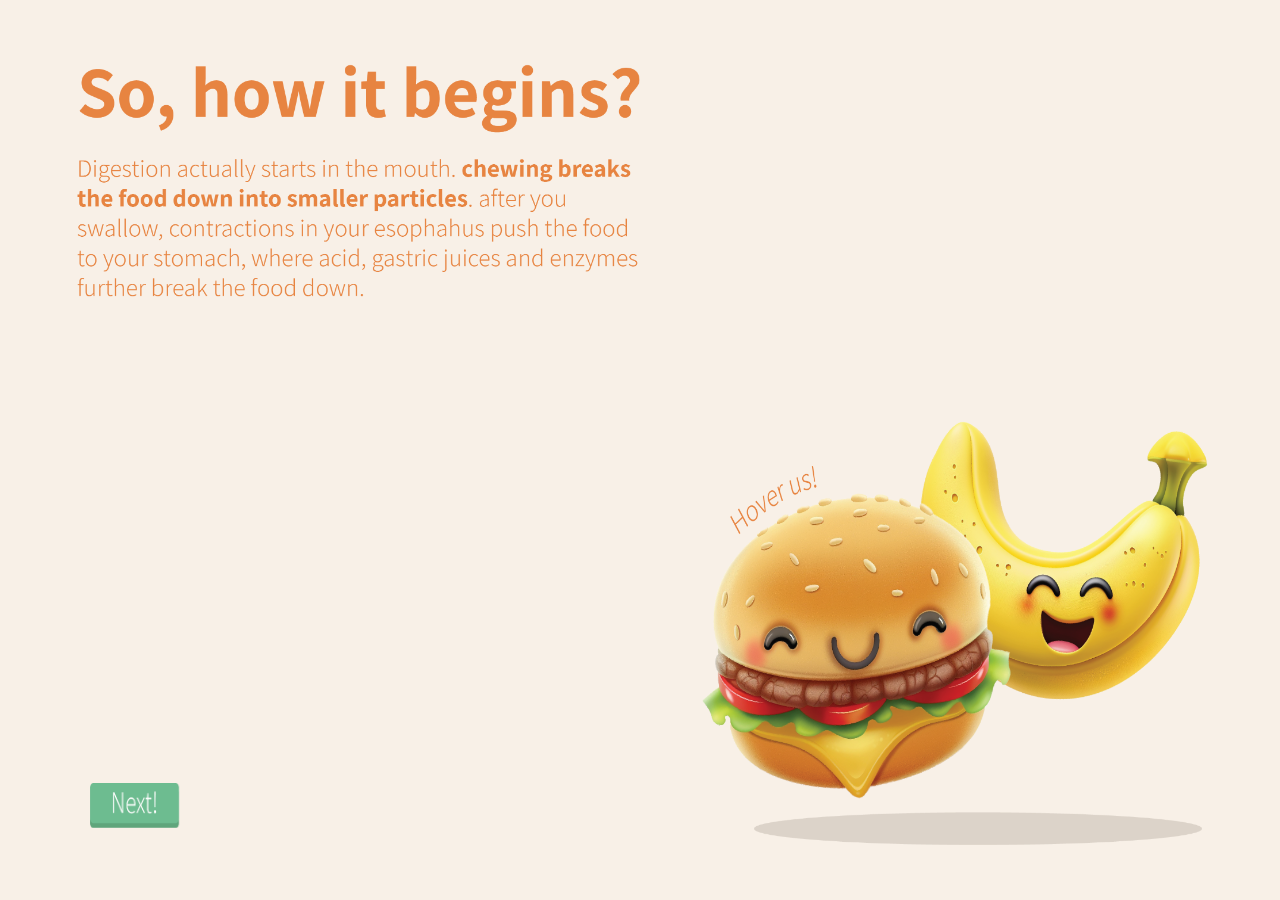
==== screen2.html @ 914c91c6 "first commit" ====
<!DOCTYPE html>
<html lang="en">
<head>
    <meta charset="UTF-8">
    <meta name="viewport" content="width=device-width, initial-scale=1.0">
    <title>Food2Poop</title>
    <link rel="stylesheet" href="screen2.css">
    <link rel="stylesheet" href="style.css">
</head>
<body>

     <img id="text" src="/assets/screen2/text.png" alt="title">
     <div id="fooditems">
        <img id="topImage" src="/assets/screen2/food.png" alt="food">
        <img id="bottomImage" src="/assets/screen2/foodHover.png" alt="foodhover">
     </div>
     <button id="buttoncontainer">
         <img id="nextButton" src="/assets/screen2/nextButton.png" alt="nextButton">
    </button>
     <audio id="hoverSound" src="/assets/swallow.mp3" preload="auto"></audio>
     <script src="script.js"></script>
     
</body>
</html>
---- screen2.css ----
#text {
    position: fixed;
    top: 6vh;
    left: 6vw;
    width: 45vw;

}


#buttoncontainer {
    background: none;
    border: none;
    padding: 0;
    cursor: pointer;
}

#nextButton {
    position: fixed;
    left: 7vw;
    bottom: 8vh;
    height: 5vh;
    width: 7vw;
}
#nextButton:hover {
    animation: shake 0.5s infinite;
}


#fooditems {
    position: fixed;
    right: 0vw;
    bottom: 4vh;
    height: 60%;
    width: 50%;
    animation: floatY 1.5s ease-in-out infinite;
}

#fooditems img {
    width: 100%;
    height: 100%;
    position: absolute;
    transition: opacity 0.4s ease-in-out; /* Add transition to the images */
}

#topImage {
    opacity: 1;
    z-index: 1; /* Ensure topImage is above the bottom image */
}

#bottomImage {
    opacity: 0; /* Hide the bottom image initially */
    z-index: 0; /* Ensure bottomImage is below the top image */
}

#fooditems:hover #topImage {
    opacity: 0;
}

#fooditems:hover #bottomImage {
    opacity: 1;
}
---- style.css ----
body {
    background-color: #F8F0E7;
}

@keyframes shake {
    0% { transform: translate(1px, 1px) rotate(0deg); }
    10% { transform: translate(-1px, -2px) rotate(-1deg); }
    20% { transform: translate(-3px, 0px) rotate(1deg); }
    30% { transform: translate(3px, 2px) rotate(0deg); }
    40% { transform: translate(1px, -1px) rotate(1deg); }
    50% { transform: translate(-1px, 2px) rotate(-1deg); }
    60% { transform: translate(-3px, 1px) rotate(0deg); }
    70% { transform: translate(3px, 1px) rotate(-1deg); }
    80% { transform: translate(-1px, -1px) rotate(1deg); }
    90% { transform: translate(1px, 2px) rotate(0deg); }
    100% { transform: translate(1px, -2px) rotate(-1deg); }
}

@keyframes bounce {
    0%, 20%, 50%, 80%, 100% {
        transform: translateY(0);
    }
    40% {
        transform: translateY(-30px);
    }
    60% {
        transform: translateY(-15px);
    }
}

@keyframes float {
    0% { transform: translateX(0) translateY(0); }
    50% { transform: translateX(10px) translateY(-10px); }
    100% { transform: translateX(0) translateY(0); }
}
@keyframes floatY {
    0% { transform:  translateY(0); }
    50% { transform: translateY(-10px); }
    100% { transform: translateY(0); }
}


.fade-out {
    animation: fadeOut 0.6s;
}
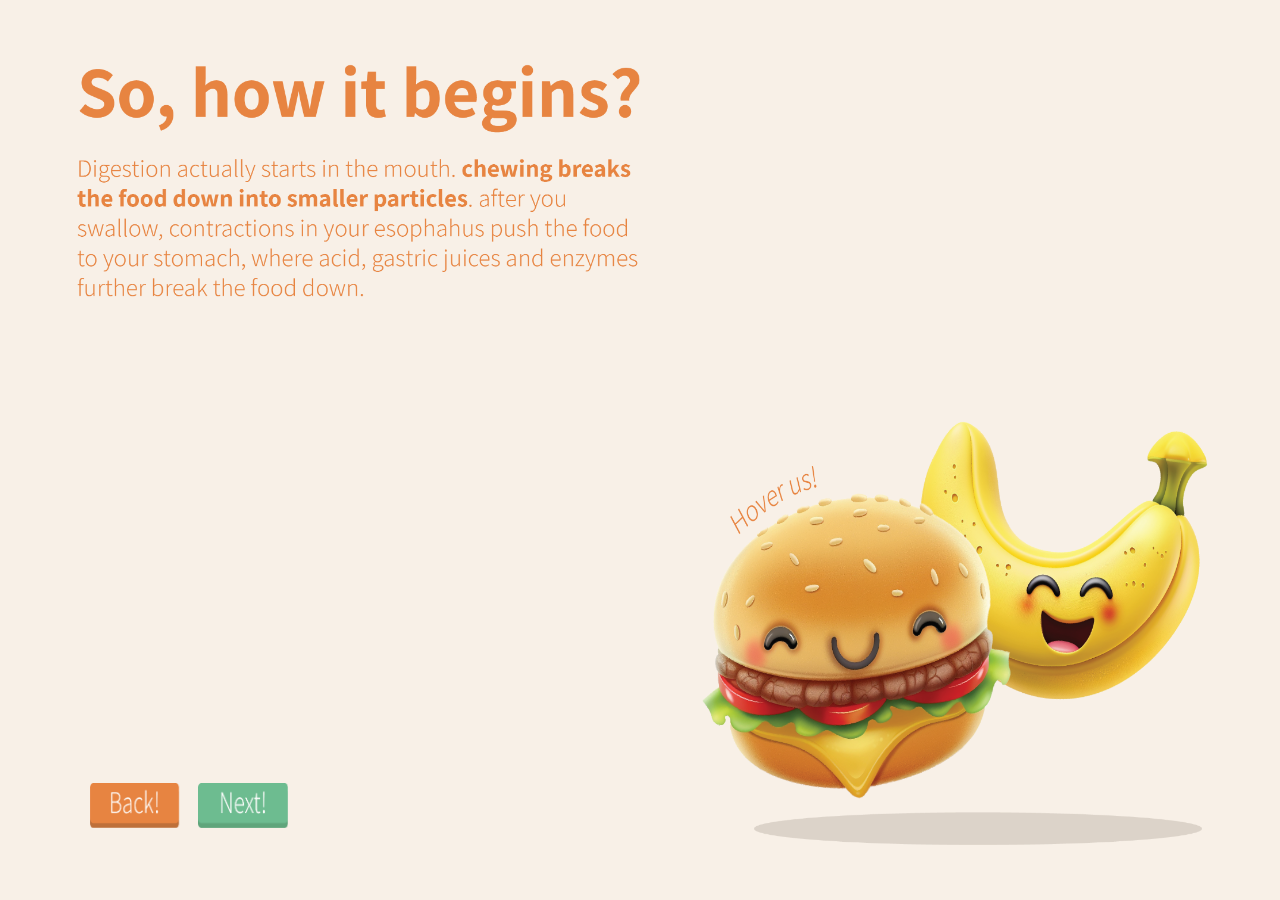
==== commit a8da32f5: "Pre final review" ====
--- a/screen2.html
+++ b/screen2.html
@@ -14,9 +14,12 @@
         <img id="topImage" src="/assets/screen2/food.png" alt="food">
         <img id="bottomImage" src="/assets/screen2/foodHover.png" alt="foodhover">
      </div>
-     <button id="buttoncontainer">
+     <button class="buttoncontainer" id="screen2button">
          <img id="nextButton" src="/assets/screen2/nextButton.png" alt="nextButton">
     </button>
+    <button class="buttoncontainer" id="screen7button">
+        <img id="backButton" src="/assets/back.png" alt="backButton">
+   </button>
      <audio id="hoverSound" src="/assets/swallow.mp3" preload="auto"></audio>
      <script src="script.js"></script>
      
--- a/screen2.css
+++ b/screen2.css
@@ -14,13 +14,8 @@
     cursor: pointer;
 }
 
-#nextButton {
-    position: fixed;
-    left: 7vw;
-    bottom: 8vh;
-    height: 5vh;
-    width: 7vw;
-}
+
+
 #nextButton:hover {
     animation: shake 0.5s infinite;
 }
--- a/style.css
+++ b/style.css
@@ -1,5 +1,13 @@
 body {
     background-color: #F8F0E7;
+}
+
+#pageIndicator{
+    position: fixed;
+    bottom: 2vh;
+    left: 50%;
+    transform: translateX(-50%);
+    width: 14%;
 }
 
 @keyframes shake {
@@ -42,4 +50,38 @@
 
 .fade-out {
     animation: fadeOut 0.6s;
-}+}
+
+.buttoncontainer {
+    background: none;
+    border: none;
+    padding: 0;
+    cursor: pointer;
+}
+
+#nextButton {
+    position: fixed;
+    left: 15.5vw;
+    bottom: 8vh;
+    height: 5vh;
+    width: 7vw;
+}
+
+#backButton {
+    position: fixed;
+    left: 7vw;
+    bottom: 8vh;
+    height: 5vh;
+    width: 7vw;
+}
+
+#text {
+    position: fixed;
+    top: 6vh;
+    left: 6vw;
+    width: 45vw;
+}
+
+#nextButton:hover, #backButton:hover {
+    animation: shake 0.5s infinite;
+}
